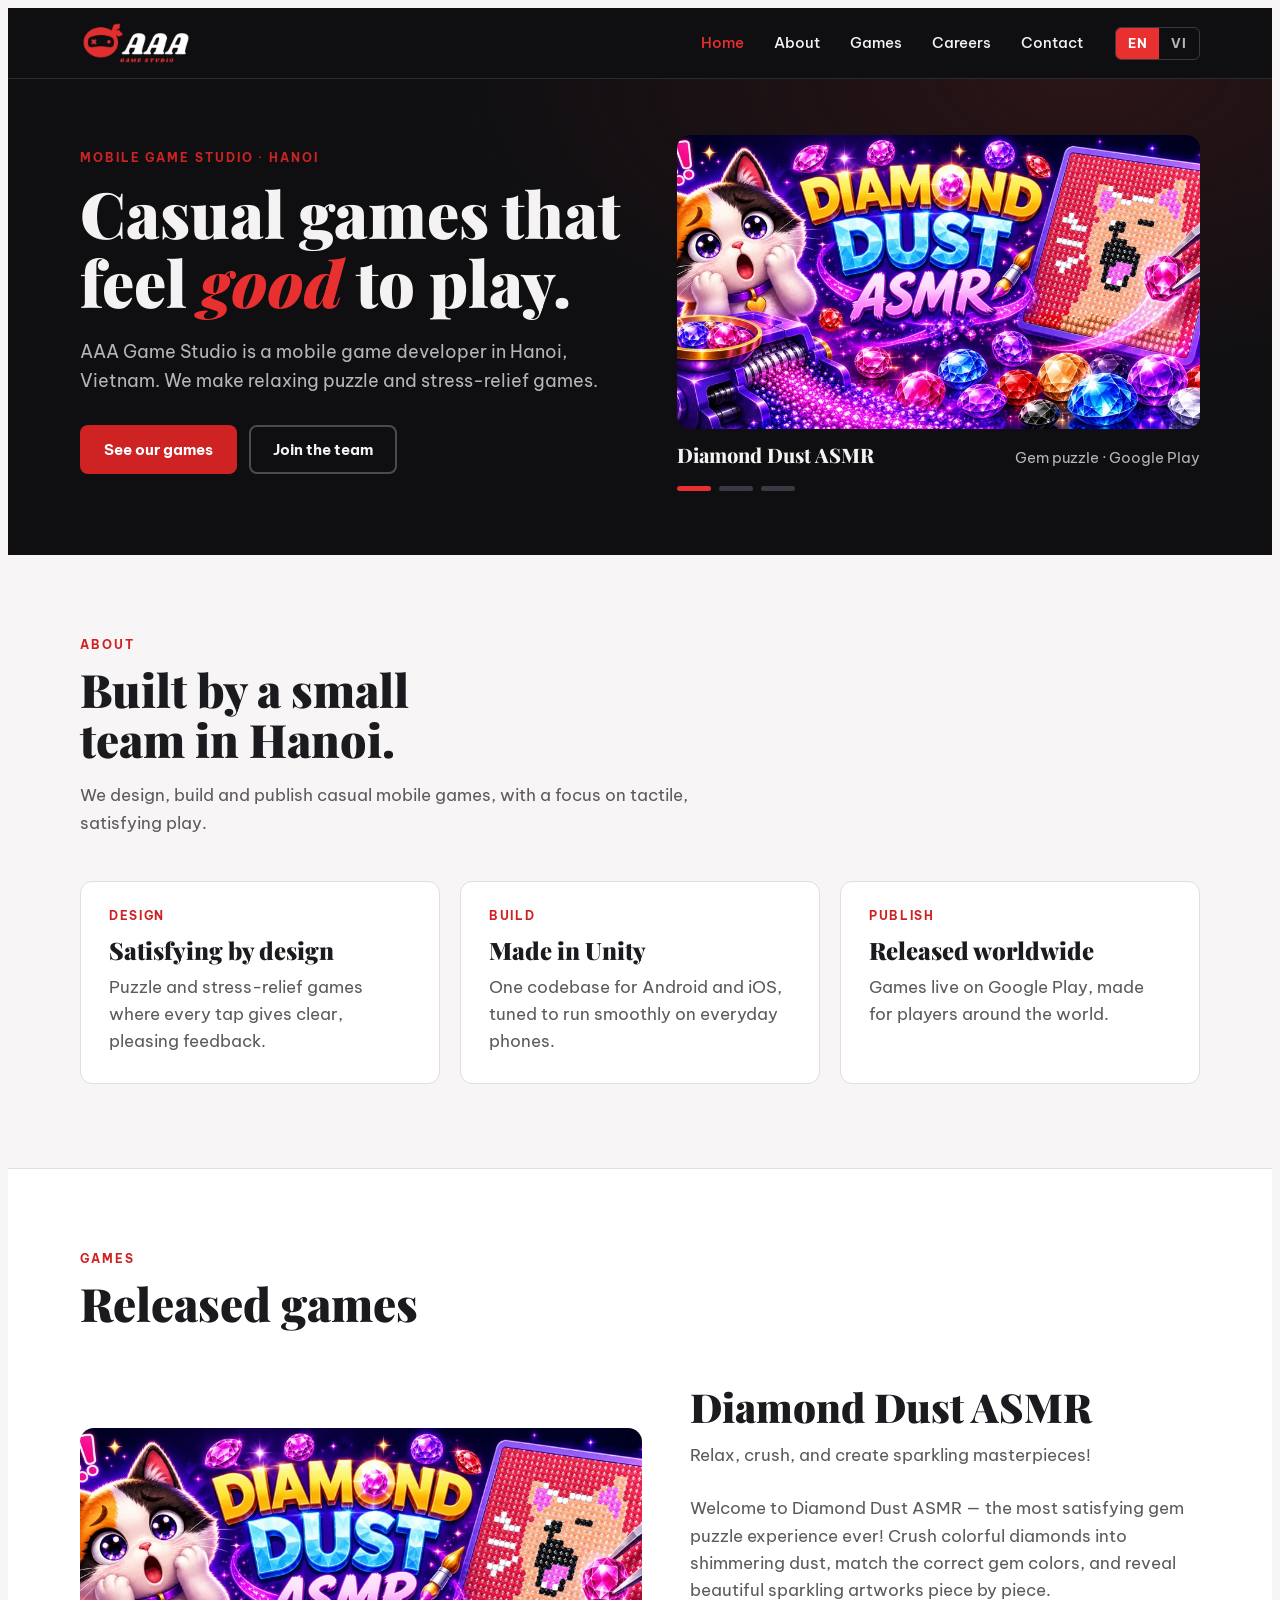
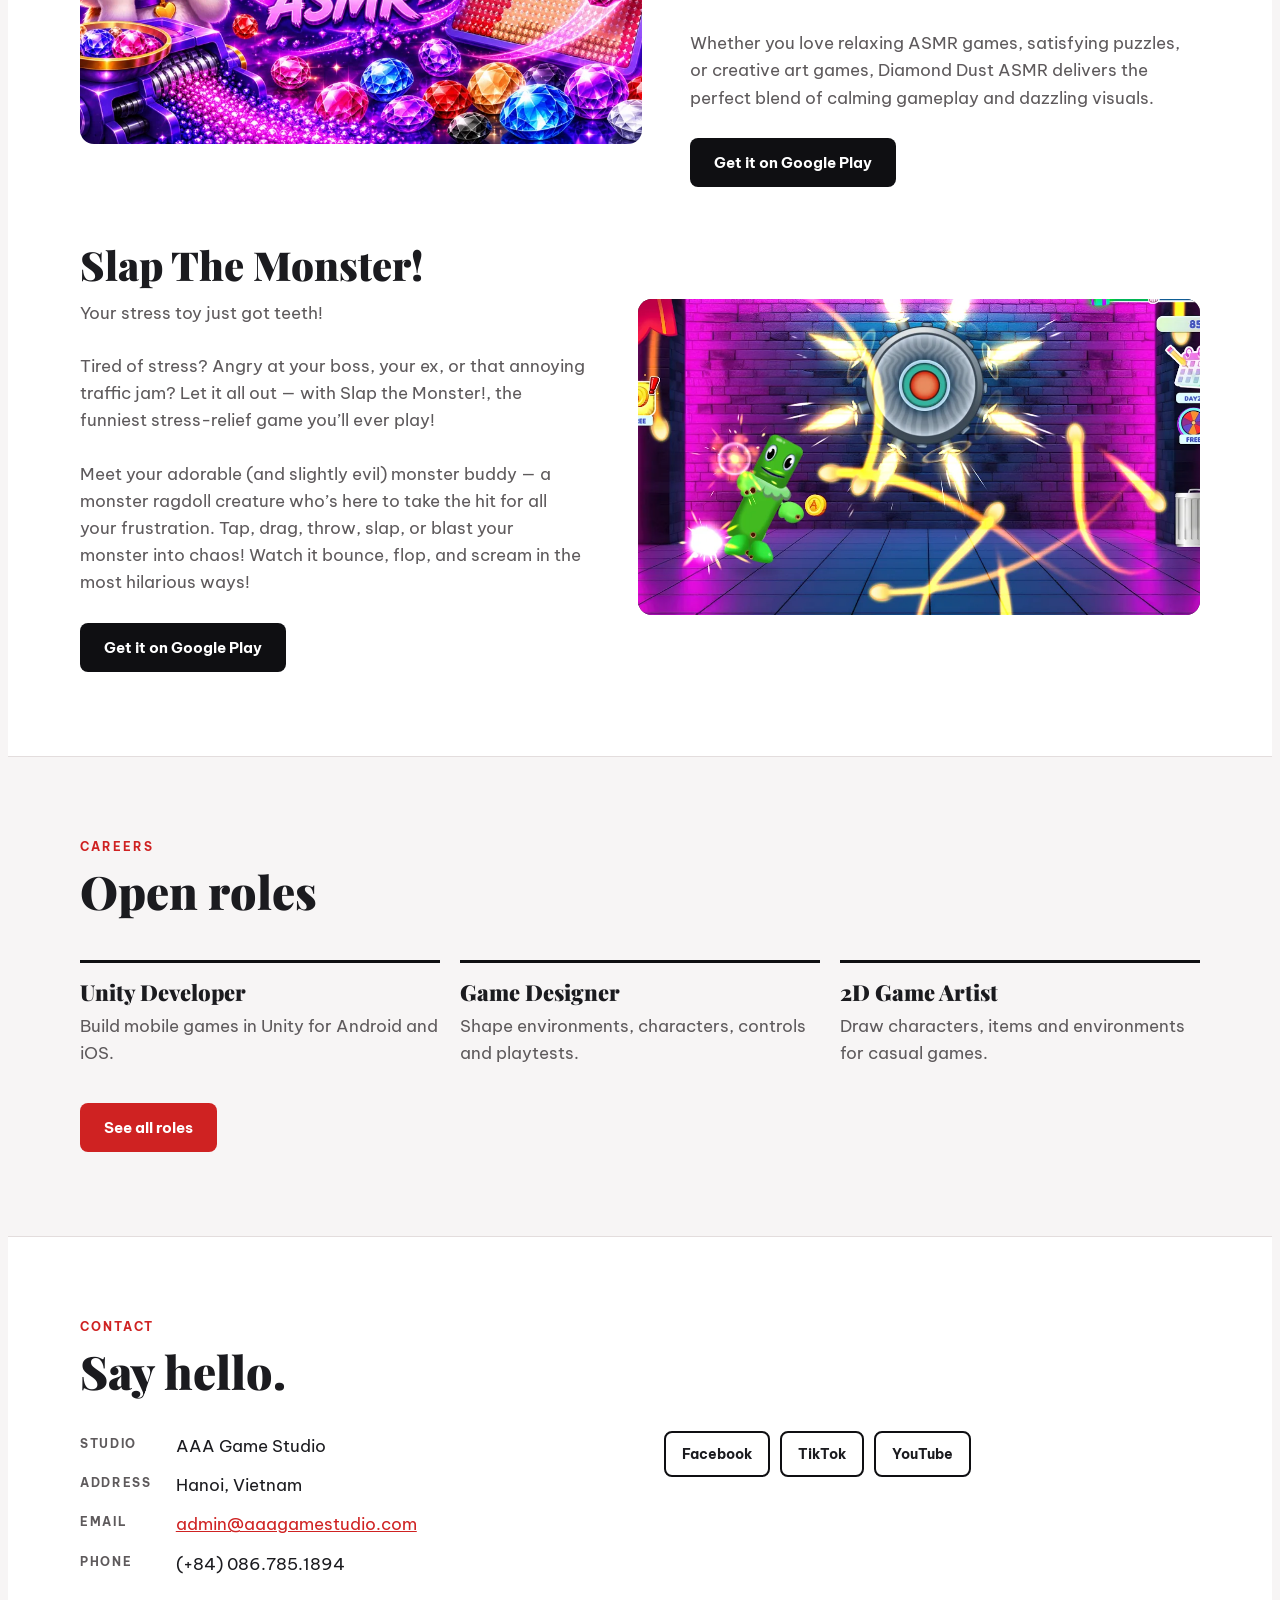
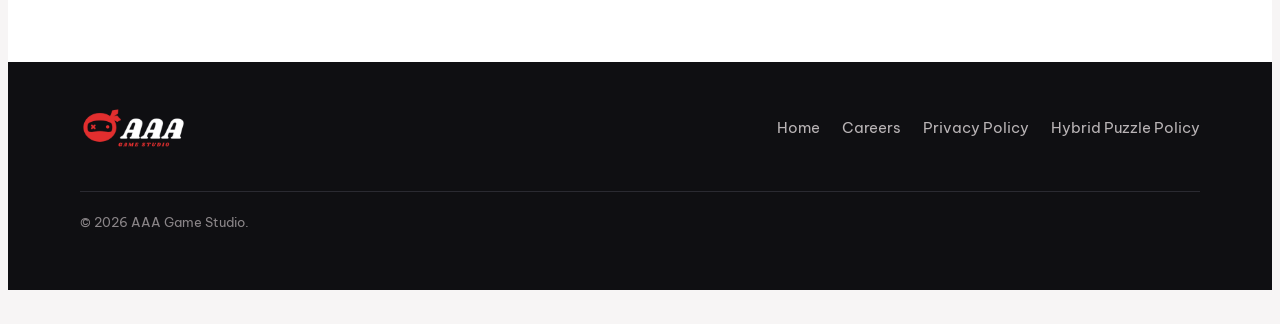
==== index.html @ 3448fefa "feat: AAA Game Studio website (home, recruit, privacy policies) Static site replacing the Google Sit" ====
<!doctype html>
<html lang="en">
<head>
<meta charset="utf-8">
<meta name="viewport" content="width=device-width, initial-scale=1">
<title>AAA Game Studio</title>
<link rel="canonical" href="https://www.aaagamestudio.com/home/">
<meta http-equiv="refresh" content="0; url=/home/">
</head>
<body>
<p><a href="/home/">AAA Game Studio</a></p>
</body>
</html>
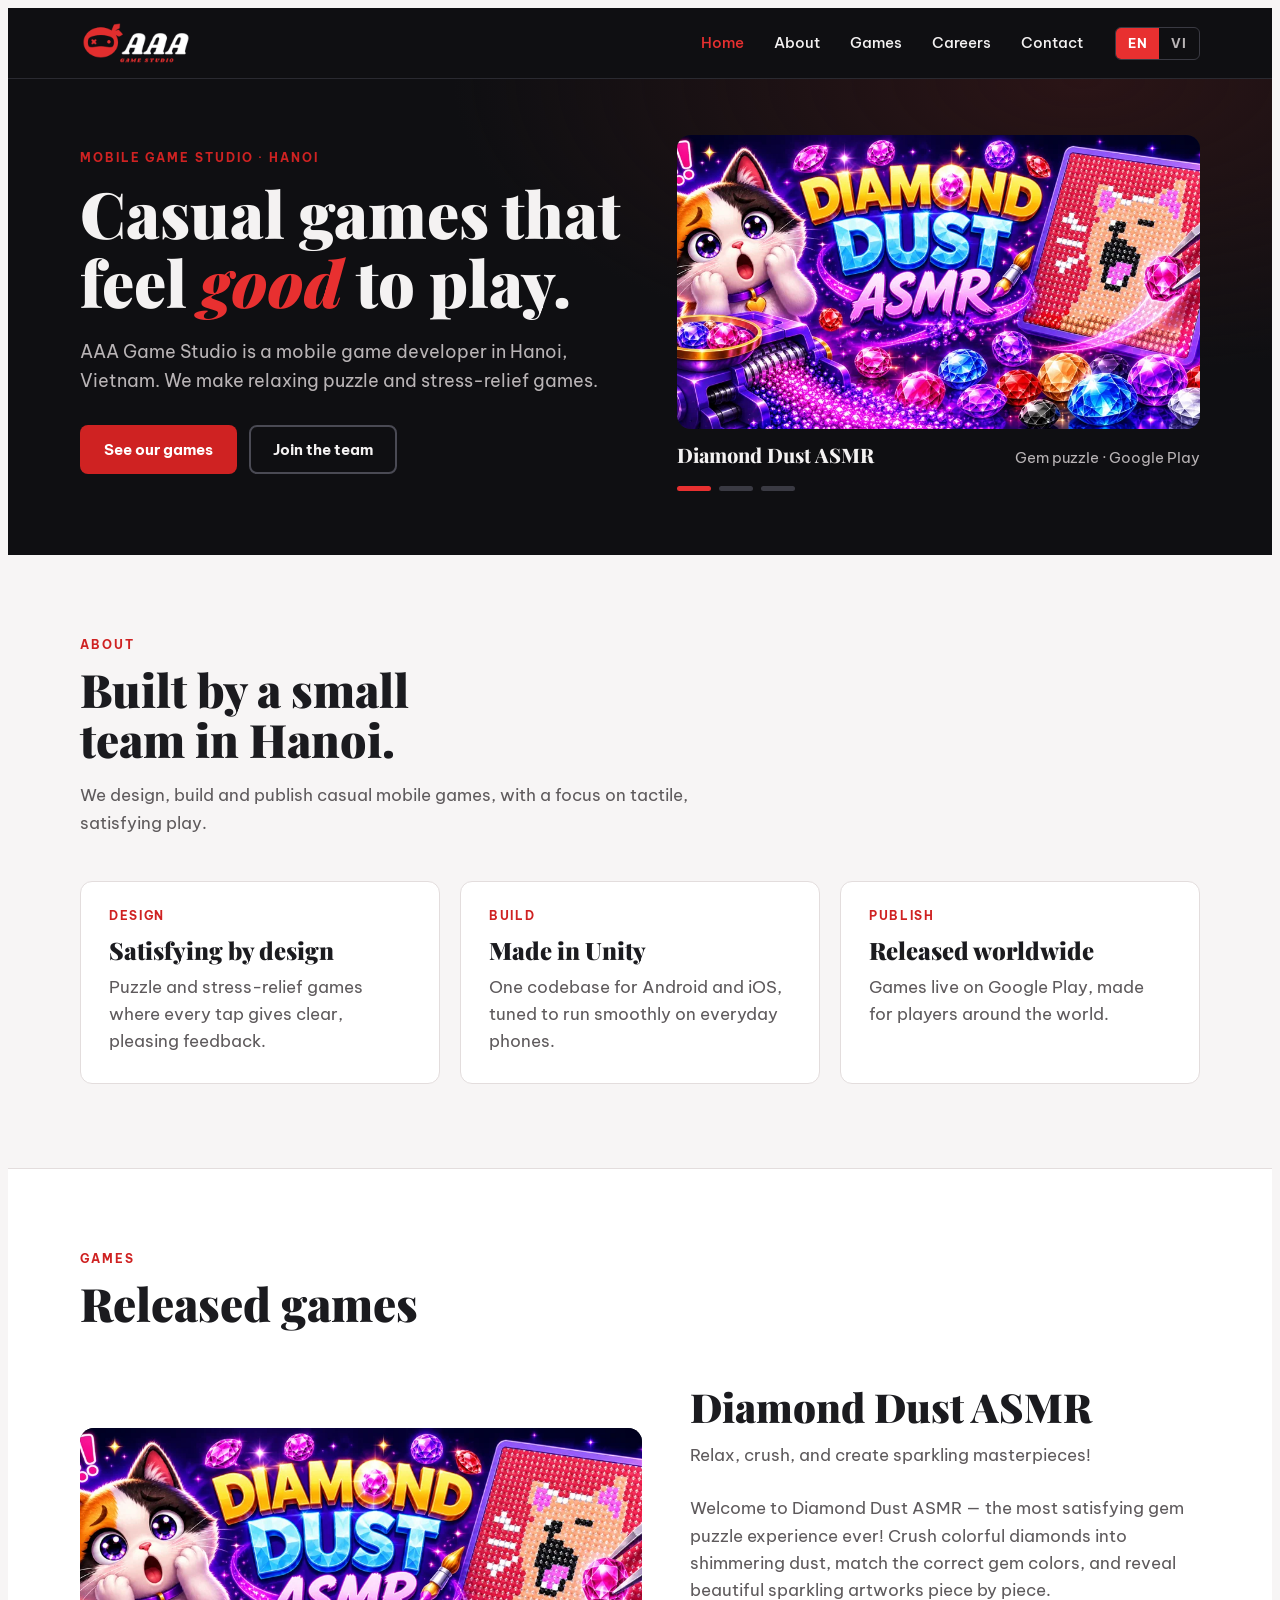
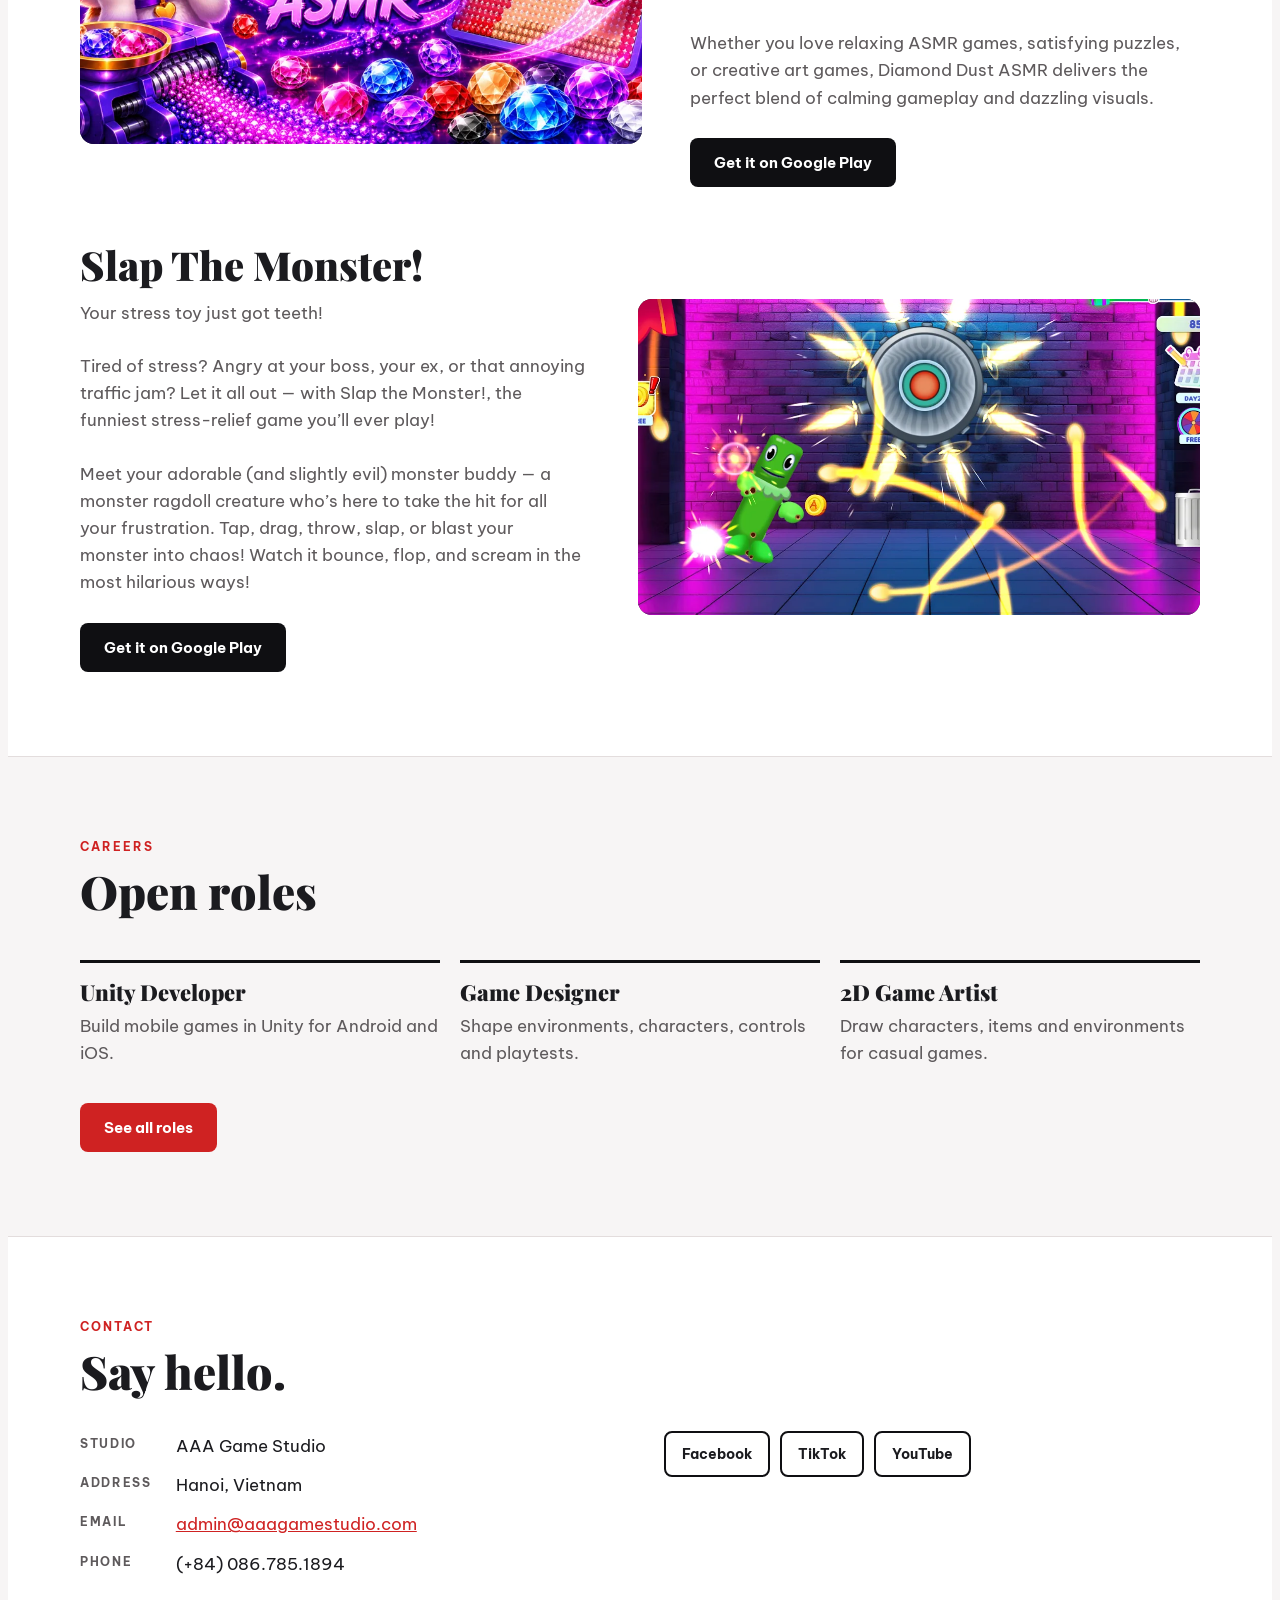
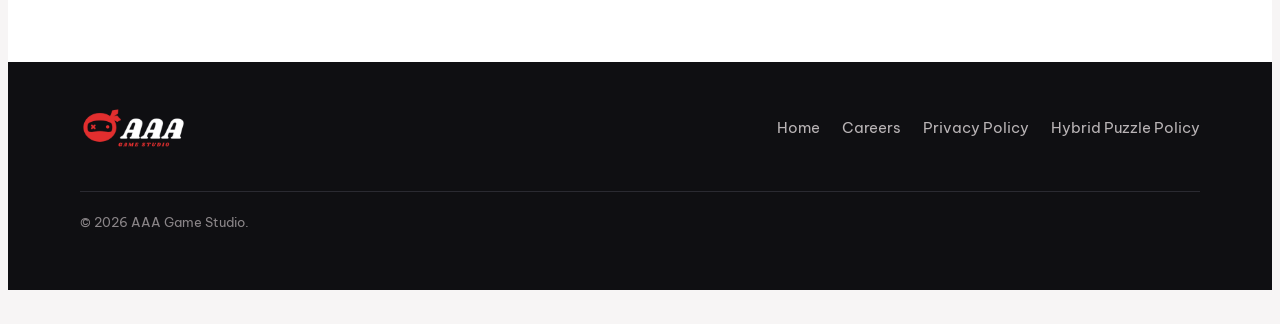
==== commit 74f6992b: "fix: use page-relative URLs and drop the staging CNAME The site now works from any base path (github" ====
--- a/index.html
+++ b/index.html
@@ -5,9 +5,9 @@
 <meta name="viewport" content="width=device-width, initial-scale=1">
 <title>AAA Game Studio</title>
 <link rel="canonical" href="https://www.aaagamestudio.com/home/">
-<meta http-equiv="refresh" content="0; url=/home/">
+<meta http-equiv="refresh" content="0; url=home/">
 </head>
 <body>
-<p><a href="/home/">AAA Game Studio</a></p>
+<p><a href="home/">AAA Game Studio</a></p>
 </body>
 </html>
